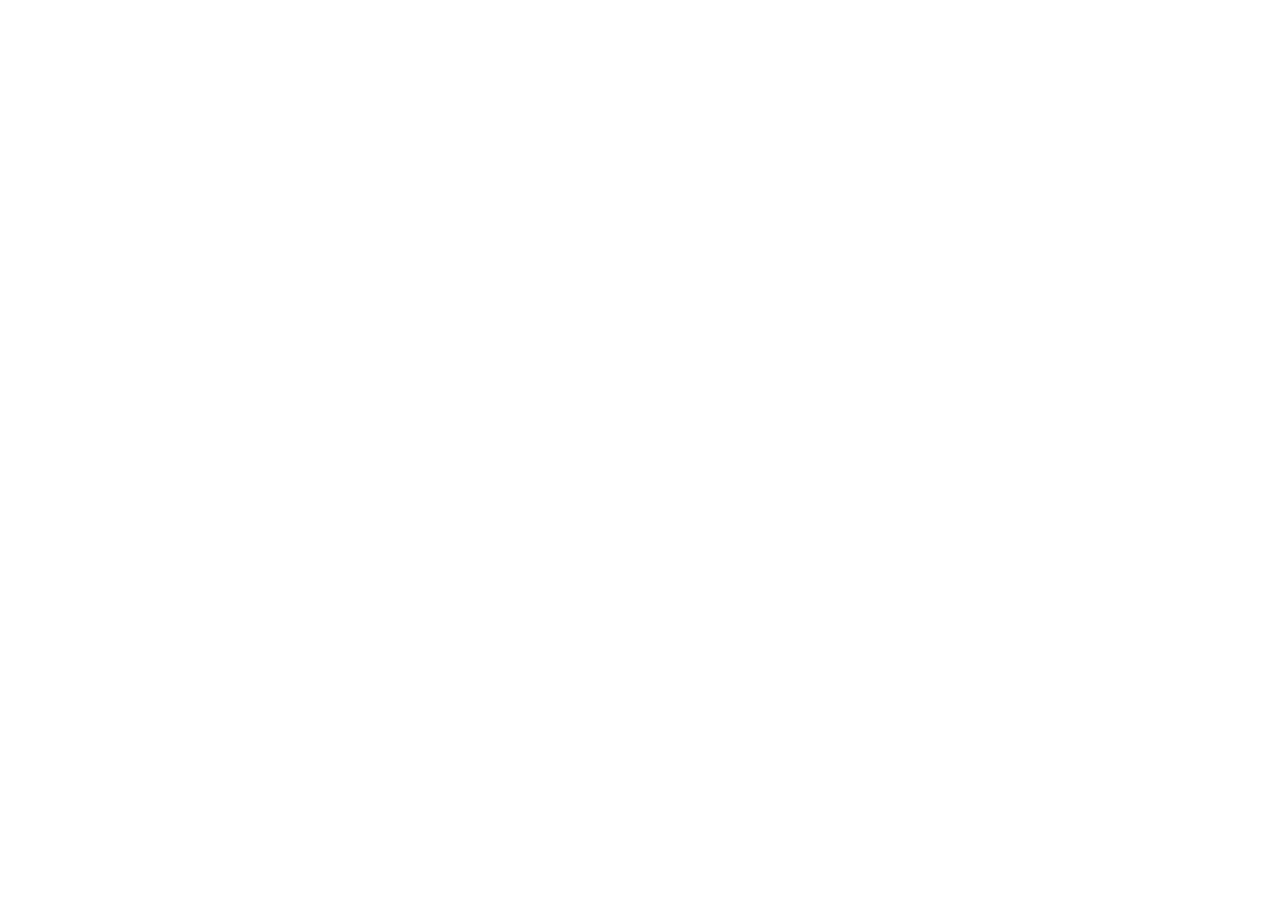
==== week-01-HTML-CSS-assignment/elevenlab-contact-sales-page/index.html @ 4fe723cc "create ElevenLabs Contact Sales Page structure" ====
<!DOCTYPE html>
<html lang="en">
<head>
    <meta charset="UTF-8">
    <meta name="viewport" content="width=device-width, initial-scale=1.0">
    <title>ElevenLabs Contact Sales Page</title>
    <link rel="stylesheet" href="index.css">
</head>
<body>
    
</body>
</html>
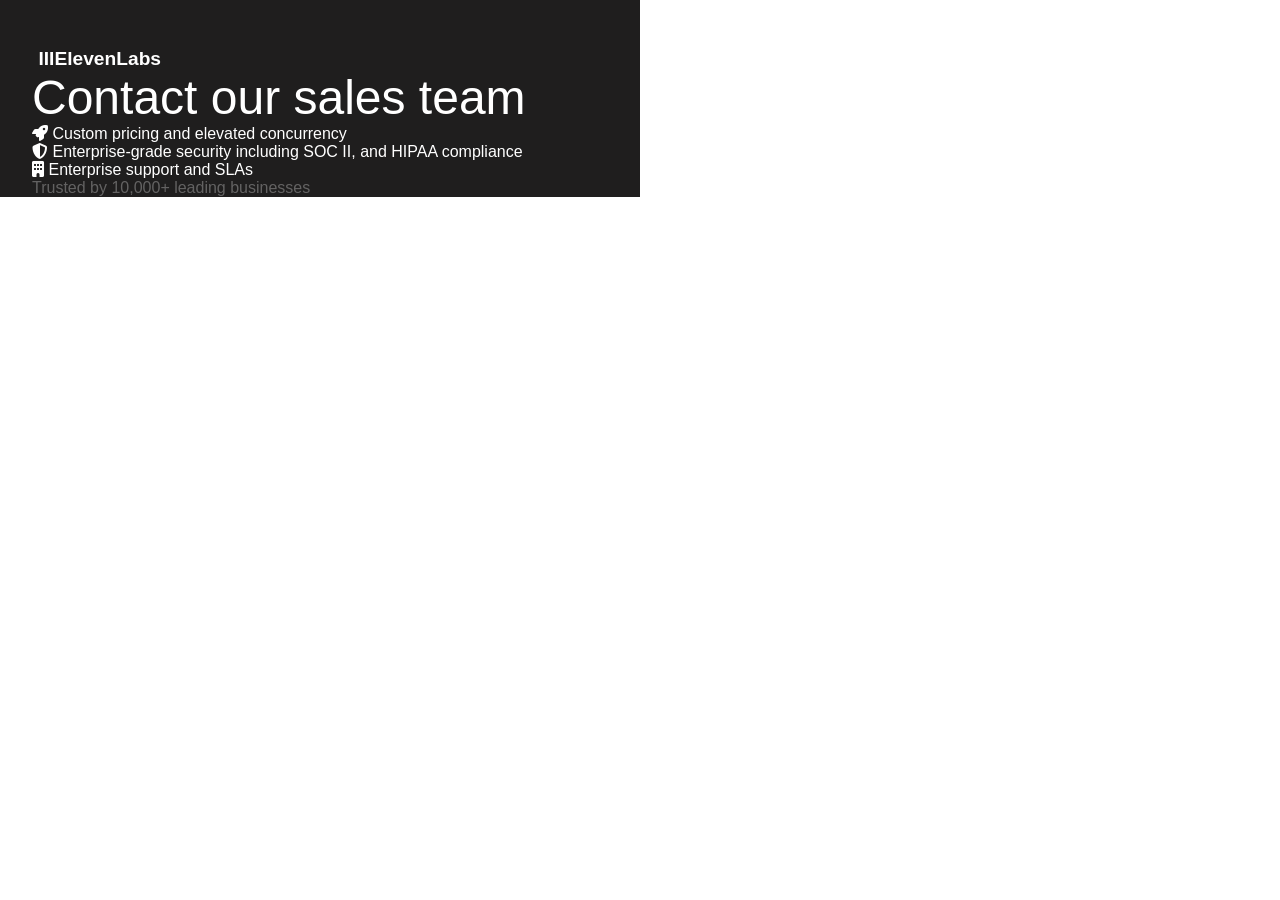
==== commit fe6c49a4: "done left top portion" ====
--- a/week-01-HTML-CSS-assignment/elevenlab-contact-sales-page/index.html
+++ b/week-01-HTML-CSS-assignment/elevenlab-contact-sales-page/index.html
@@ -5,8 +5,43 @@
     <meta name="viewport" content="width=device-width, initial-scale=1.0">
     <title>ElevenLabs Contact Sales Page</title>
     <link rel="stylesheet" href="index.css">
+    <link rel="stylesheet"
+href="https://cdnjs.cloudflare.com/ajax/libs/font-awesome/6.7.2/css/all.min.css">
+
 </head>
 <body>
+    <section class="left">
+        <div class="top">
+        <h3>IIIElevenLabs</h3>
+        <p>Contact our sales team</p>
+        <div class="text">
+        <div class="text1">
+            <i class="fa-solid fa-rocket"></i>
+            <span>Custom pricing and elevated concurrency</span>
+        </div>
+        <div class="text2">
+            <i class="fa-solid fa-shield-halved"></i>
+            <span>Enterprise-grade security including SOC II, and HIPAA compliance</span>
+            
+        </div>
+        <div class="text3">
+            <i class="fa-solid fa-building"></i>
+            <span> Enterprise support and SLAs</span>
+        </div>
+        </div>
+        </div>
+        <div class="bottom">
+            <p>Trusted by 10,000+ leading businesses</p>
+
+        </div>
+
+
+
+
+    </section>
+    <section class="right"></section>
+
+
     
 </body>
 </html>
--- a/week-01-HTML-CSS-assignment/elevenlab-contact-sales-page/index.css
+++ b/week-01-HTML-CSS-assignment/elevenlab-contact-sales-page/index.css
@@ -0,0 +1,43 @@
+*{
+    margin: 0%;
+    box-sizing: border-box;
+}
+
+body{
+    font-family: Arial, sans-serif;
+    display: flex;
+
+
+}
+.left{
+    background-color: rgb(31, 30, 30);
+    color: white;
+    width: 100%;
+    height: 100%;
+}
+.left .top{
+    margin-left: 2rem;
+}
+.right{
+    background-color: aliceblue;
+    width: 100%;
+    height: 100%;
+}
+.left .top h3{
+    margin-top: 3rem;
+   margin-left: 0.4rem;
+    font-size: 1.2rem;
+}
+
+.left .top p{
+    font-size: 3rem;
+
+}
+
+.left .bottom{
+    margin-left: 2rem;
+}
+.left .bottom p{
+    opacity:0.3;
+    
+}
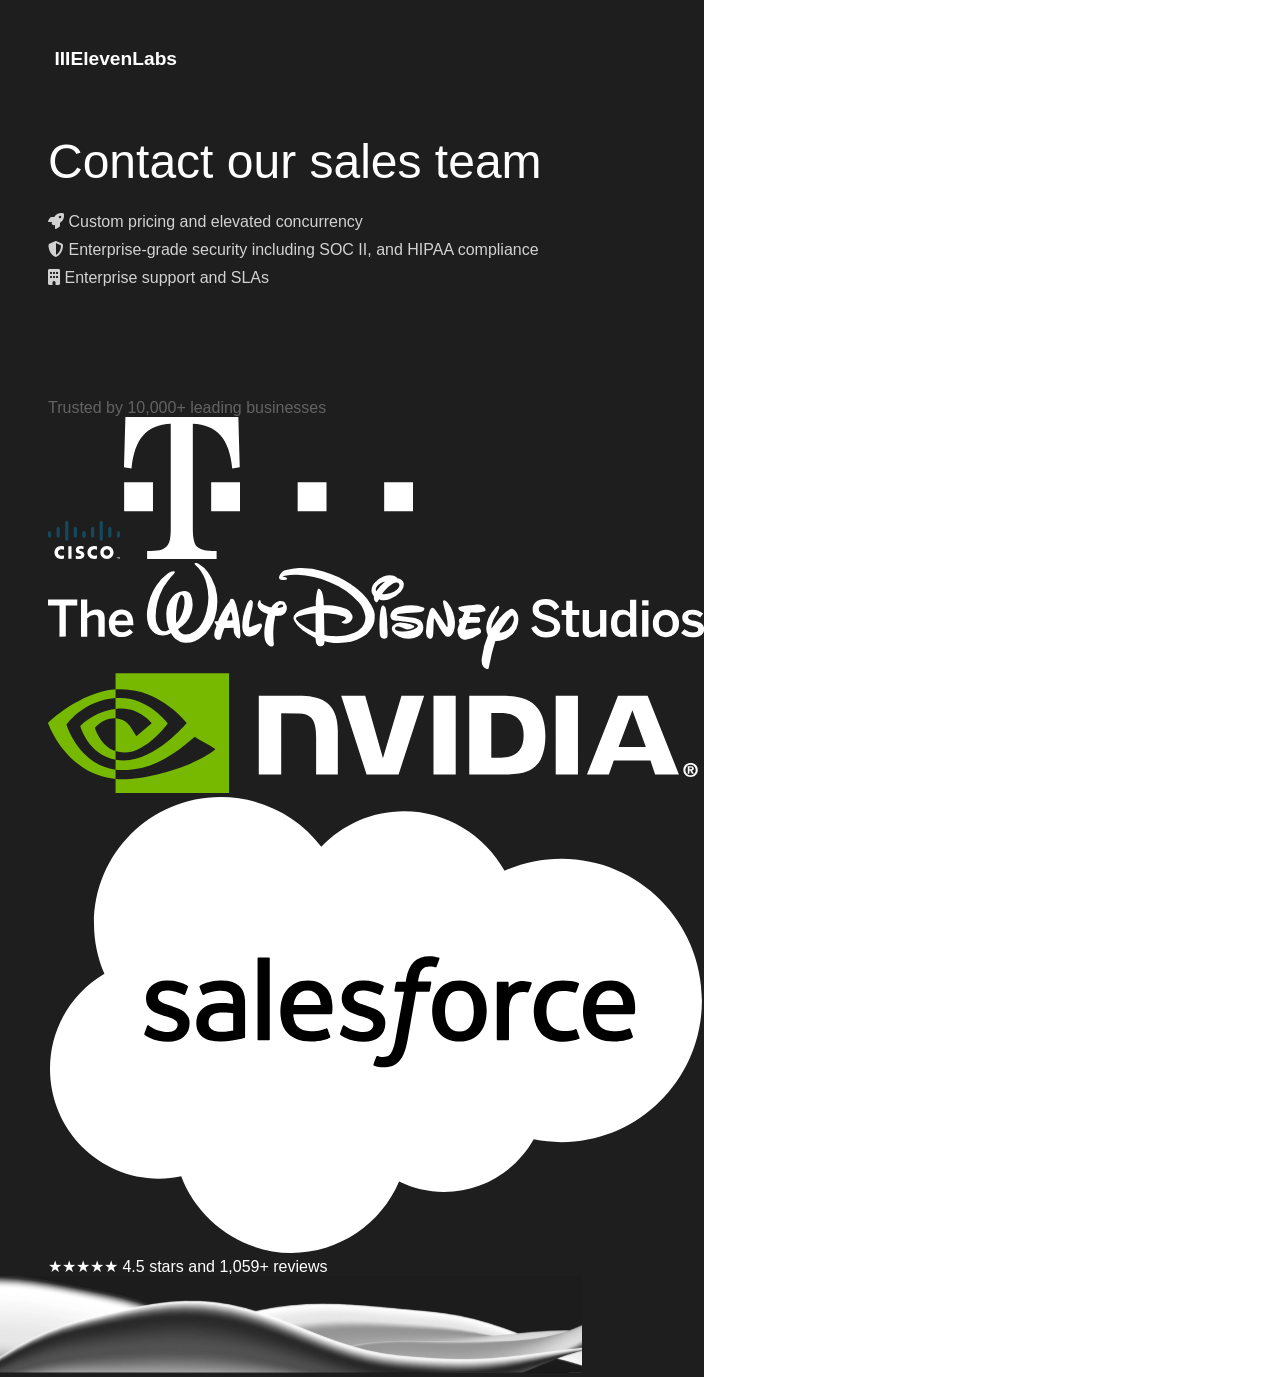
==== commit b7d8c992: "add img and done with left section" ====
--- a/week-01-HTML-CSS-assignment/elevenlab-contact-sales-page/index.html
+++ b/week-01-HTML-CSS-assignment/elevenlab-contact-sales-page/index.html
@@ -32,12 +32,27 @@
         </div>
         <div class="bottom">
             <p>Trusted by 10,000+ leading businesses</p>
+            
+            <div class="companies-logo">
+                <img class="cisco" src="./assets/Cisco_logo.svg" alt="cisco">
+                <img class="telekom" src="./assets/Telekom_Logo_2013_white.svg" alt="deutsche-telekom">
+                <img class="disney" src="./assets/Walt_Disney_Studios_Logo.svg" alt="walt-disnep-studios">
+                <img class="nvidia" src="./assets/NVIDIA_logo_white.svg" alt="nvidia">
+                <img class="salesforce" src="./assets/Salesforce Logo - White - zonalogo.com.svg" alt="salesforce">
+    
+            </div>
+            <div class="rating">
+                ★★★★★ 4.5 stars and 1,059+ reviews
+            </div>
 
-        </div>
+        </div>    
 
 
 
 
+
+
+        <img class="img" src="/week-01-HTML-CSS-assignment/elevenlab-contact-sales-page/assets/bottom.png" alt="">
     </section>
     <section class="right"></section>
 
--- a/week-01-HTML-CSS-assignment/elevenlab-contact-sales-page/index.css
+++ b/week-01-HTML-CSS-assignment/elevenlab-contact-sales-page/index.css
@@ -6,23 +6,28 @@
 body{
     font-family: Arial, sans-serif;
     display: flex;
+    
 
 
 }
+
 .left{
     background-color: rgb(31, 30, 30);
     color: white;
     width: 100%;
     height: 100%;
 }
-.left .top{
-    margin-left: 2rem;
-}
+
 .right{
     background-color: aliceblue;
     width: 100%;
     height: 100%;
 }
+
+.left .top{
+    margin-left: 3rem;
+}
+
 .left .top h3{
     margin-top: 3rem;
    margin-left: 0.4rem;
@@ -31,11 +36,22 @@
 
 .left .top p{
     font-size: 3rem;
+    margin-top: 4rem;
 
 }
 
+.left .top .text{
+    margin-top: 1.5rem;
+    display: flex;
+    flex-direction: column;
+    gap: 10px; 
+    opacity: 0.8;
+}
+
+
 .left .bottom{
-    margin-left: 2rem;
+    margin-left: 3rem;
+    margin-top: 7rem;
 }
 .left .bottom p{
     opacity:0.3;
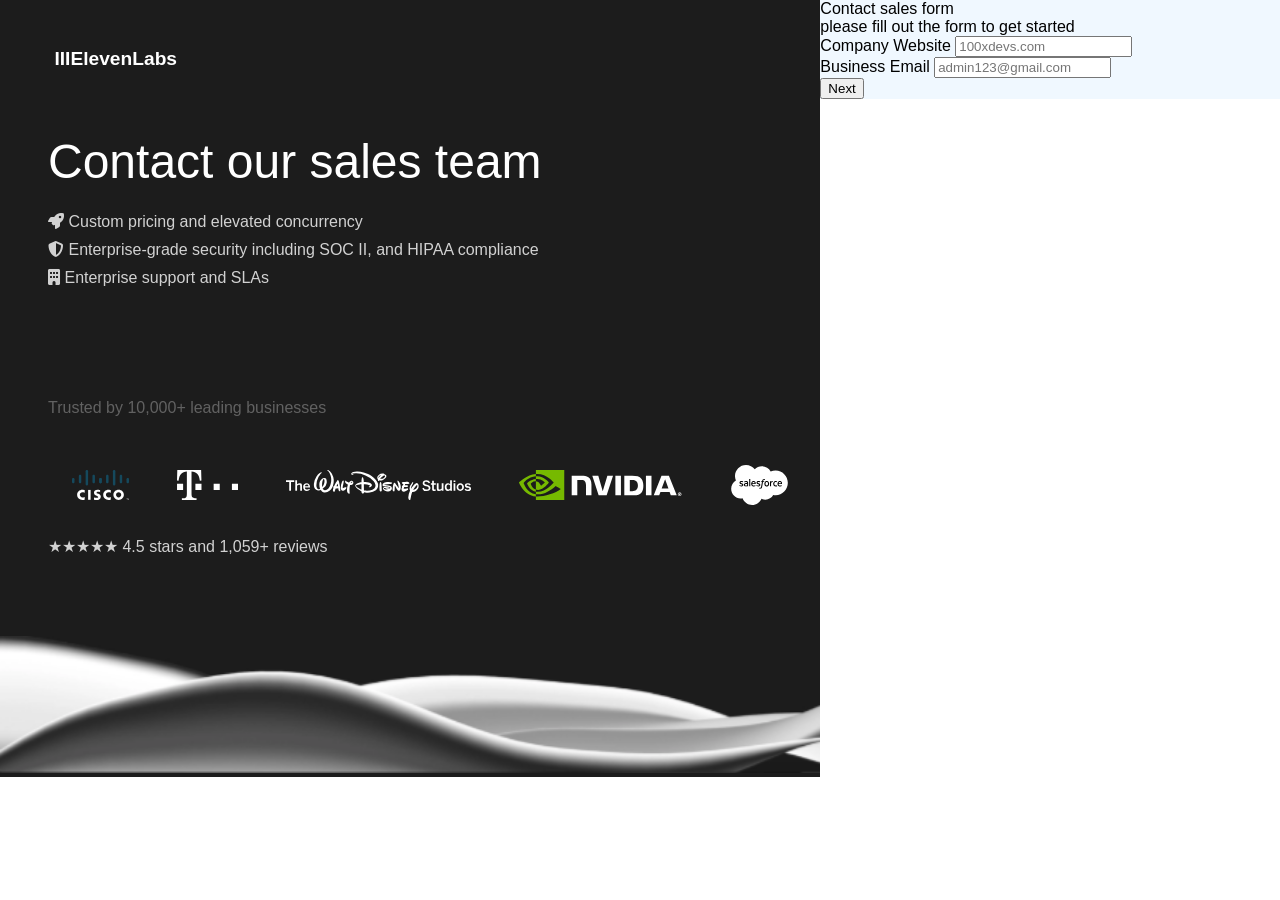
==== commit 4e6c1018: "Complete ElevenLabs contact sales page clone" ====
--- a/week-01-HTML-CSS-assignment/elevenlab-contact-sales-page/index.html
+++ b/week-01-HTML-CSS-assignment/elevenlab-contact-sales-page/index.html
@@ -46,15 +46,35 @@
             </div>
 
         </div>    
+        <img class="img" src="/week-01-HTML-CSS-assignment/elevenlab-contact-sales-page/assets/bottom.png" alt="">
+    </section>
 
 
+    <section class="right">
+        <p>Contact sales form</p>
 
-
-
-
-        <img class="img" src="/week-01-HTML-CSS-assignment/elevenlab-contact-sales-page/assets/bottom.png" alt="">
+        <span >please fill out the form to get started </span>
+        <div class="form-container">
+            <div class="input-group">
+                <label >Company Website</label>
+                <input type="text" placeholder="100xdevs.com">
+            </div>
+            <div class="input-group">
+                <label >Business Email</label>
+                <input type="text" placeholder="admin123@gmail.com">
+            </div>
+        </div>
+        <div class="footer">
+            <button>Next</button>
+            <div class="progress">
+                 <div class="active"></div>
+                 <div class="line"></div>
+                 <div class="line"></div>
+              </div>
+           
+        </div>
+        
     </section>
-    <section class="right"></section>
 
 
     
--- a/week-01-HTML-CSS-assignment/elevenlab-contact-sales-page/index.css
+++ b/week-01-HTML-CSS-assignment/elevenlab-contact-sales-page/index.css
@@ -1,18 +1,18 @@
 *{
     margin: 0%;
     box-sizing: border-box;
+    
+    
 }
 
 body{
     font-family: Arial, sans-serif;
     display: flex;
-    
-
 
 }
 
 .left{
-    background-color: rgb(31, 30, 30);
+    background-color: rgb(28, 28, 28);
     color: white;
     width: 100%;
     height: 100%;
@@ -57,3 +57,35 @@
     opacity:0.3;
     
 }
+.left  .img{
+    margin-top :5rem ;
+    width: 100%;
+    
+}
+
+.companies-logo{
+    display:flex;
+    align-items:center;
+    gap:3rem;
+    margin-top:3rem;
+    margin-left: 1.5rem;
+    padding-right: 2rem;
+}
+
+.companies-logo img{
+    height:30px;
+    width:auto;
+    margin:0;
+}
+
+.companies-logo .salesforce{
+    height: 40px;
+}
+.rating{
+    display:flex;
+    align-items:center;
+    gap:8px;
+    margin-top:2rem;
+    font-size:16px;
+    opacity: 0.8;
+}
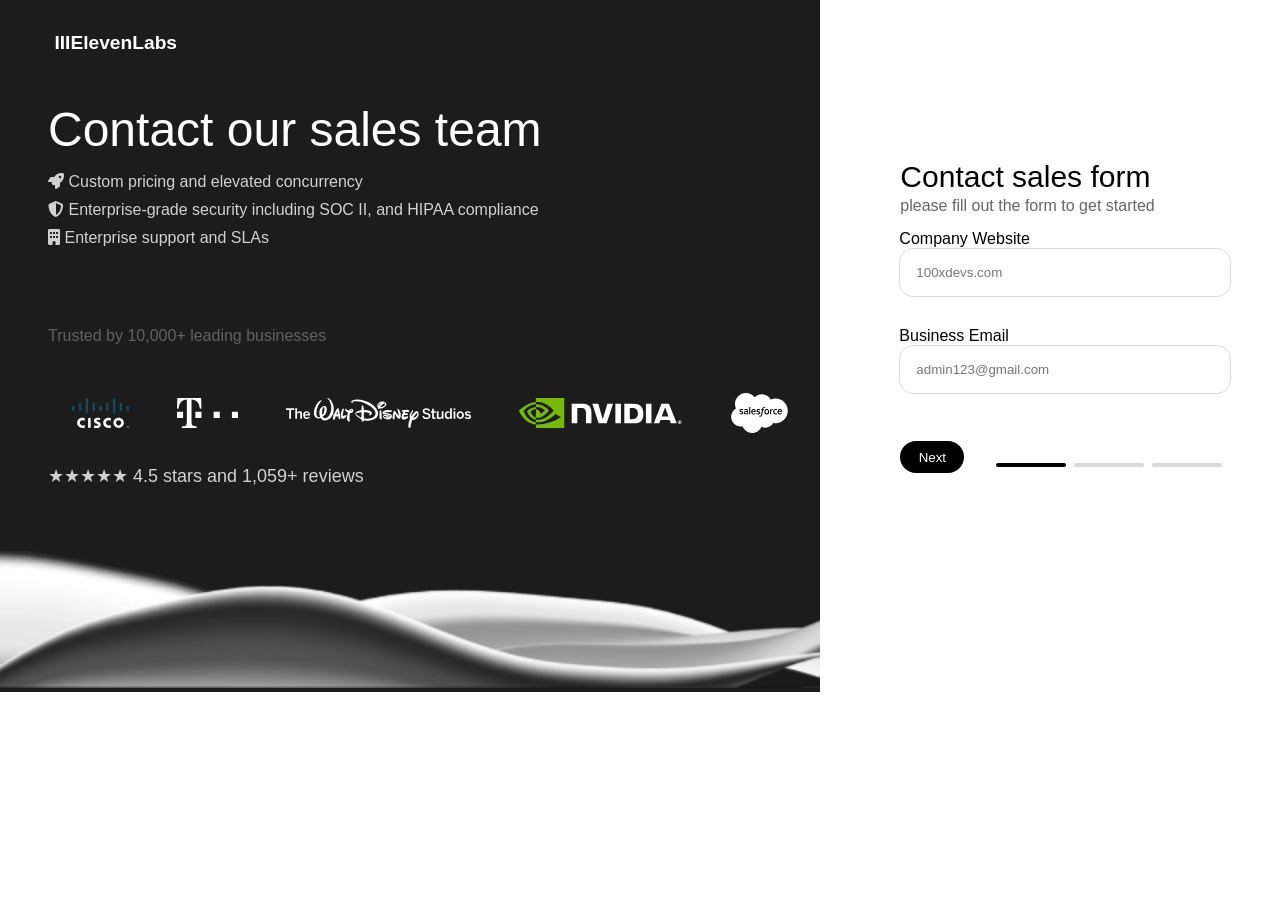
==== commit 1a8ef837: "ui:change  path of image  for deploying" ====
--- a/week-01-HTML-CSS-assignment/elevenlab-contact-sales-page/index.html
+++ b/week-01-HTML-CSS-assignment/elevenlab-contact-sales-page/index.html
@@ -46,7 +46,7 @@
             </div>
 
         </div>    
-        <img class="img" src="/week-01-HTML-CSS-assignment/elevenlab-contact-sales-page/assets/bottom.png" alt="">
+        <img class="img" src="./assets/bottom.png" alt="">
     </section>
 
 
--- a/week-01-HTML-CSS-assignment/elevenlab-contact-sales-page/index.css
+++ b/week-01-HTML-CSS-assignment/elevenlab-contact-sales-page/index.css
@@ -1,5 +1,6 @@
 *{
-    margin: 0%;
+    margin: 0;
+    padding: 0;
     box-sizing: border-box;
     
     
@@ -8,6 +9,9 @@
 body{
     font-family: Arial, sans-serif;
     display: flex;
+    min-height:100vh;
+    overflow: hidden;
+    
 
 }
 
@@ -16,12 +20,18 @@
     color: white;
     width: 100%;
     height: 100%;
+     flex: 1;
 }
 
 .right{
-    background-color: aliceblue;
+    
     width: 100%;
     height: 100%;
+    display: block;
+    justify-content: center;
+    align-items: center;
+    margin-left: 4rem;
+     flex: 1;
 }
 
 .left .top{
@@ -29,19 +39,19 @@
 }
 
 .left .top h3{
-    margin-top: 3rem;
+    margin-top: 2rem;
    margin-left: 0.4rem;
     font-size: 1.2rem;
 }
 
 .left .top p{
     font-size: 3rem;
-    margin-top: 4rem;
+    margin-top: 3rem;
 
 }
 
 .left .top .text{
-    margin-top: 1.5rem;
+    margin-top: 1rem;
     display: flex;
     flex-direction: column;
     gap: 10px; 
@@ -51,14 +61,14 @@
 
 .left .bottom{
     margin-left: 3rem;
-    margin-top: 7rem;
+    margin-top: 5rem;
 }
 .left .bottom p{
     opacity:0.3;
     
 }
 .left  .img{
-    margin-top :5rem ;
+    margin-top :4rem;
     width: 100%;
     
 }
@@ -86,6 +96,93 @@
     align-items:center;
     gap:8px;
     margin-top:2rem;
-    font-size:16px;
+    font-size:18px;
     opacity: 0.8;
+}
+
+.right .form-container{
+    display: flex;
+    flex-direction: column;
+
+
+}
+.right .input-group{
+    width: 100%;
+    padding: 15px;
+    display: flex;
+    flex-direction: column;
+  
+}
+.right p{
+    margin-top: 10rem;
+    font-size: 30px;
+    margin-left: 1rem;
+    margin-bottom: 3px;
+
+   
+}
+
+.right span{
+    opacity: 0.6;
+    margin-left: 1rem;
+    
+    
+    
+}
+
+.right input{
+     border: 1px solid #d9d9d9;
+    border-radius: 14px;
+    padding: 16px;
+    outline: none;
+    margin-right: 4.5rem;
+} 
+.right input:focus{
+    border: 1px solid #000;
+}
+
+     
+      
+     
+
+.right button{
+    background-color: black;
+    color: white;
+    border-radius: 4rem;
+    height: 2rem;
+    width: 4rem;
+    border: none;
+    margin-top: 2rem;
+    margin-left: 1rem;
+    cursor: pointer;
+}
+.right .footer{
+    display: flex;
+    gap: 2rem;
+    justify-content: space-between;
+    align-items: center;
+
+    
+}
+
+
+.right .progress{
+    display:flex;
+    gap:8px;
+    align-items:center;
+    margin-right: 6rem;
+    margin-top: 3rem;
+}
+.right .active{
+    background-color: black;
+    width: 70px;
+    height: 4px;
+    border-radius:999px;
+    
+}
+.right .line{
+    width:70px;
+    height:4px;
+    background:#d9d9d9;
+    border-radius:999px;
 }
